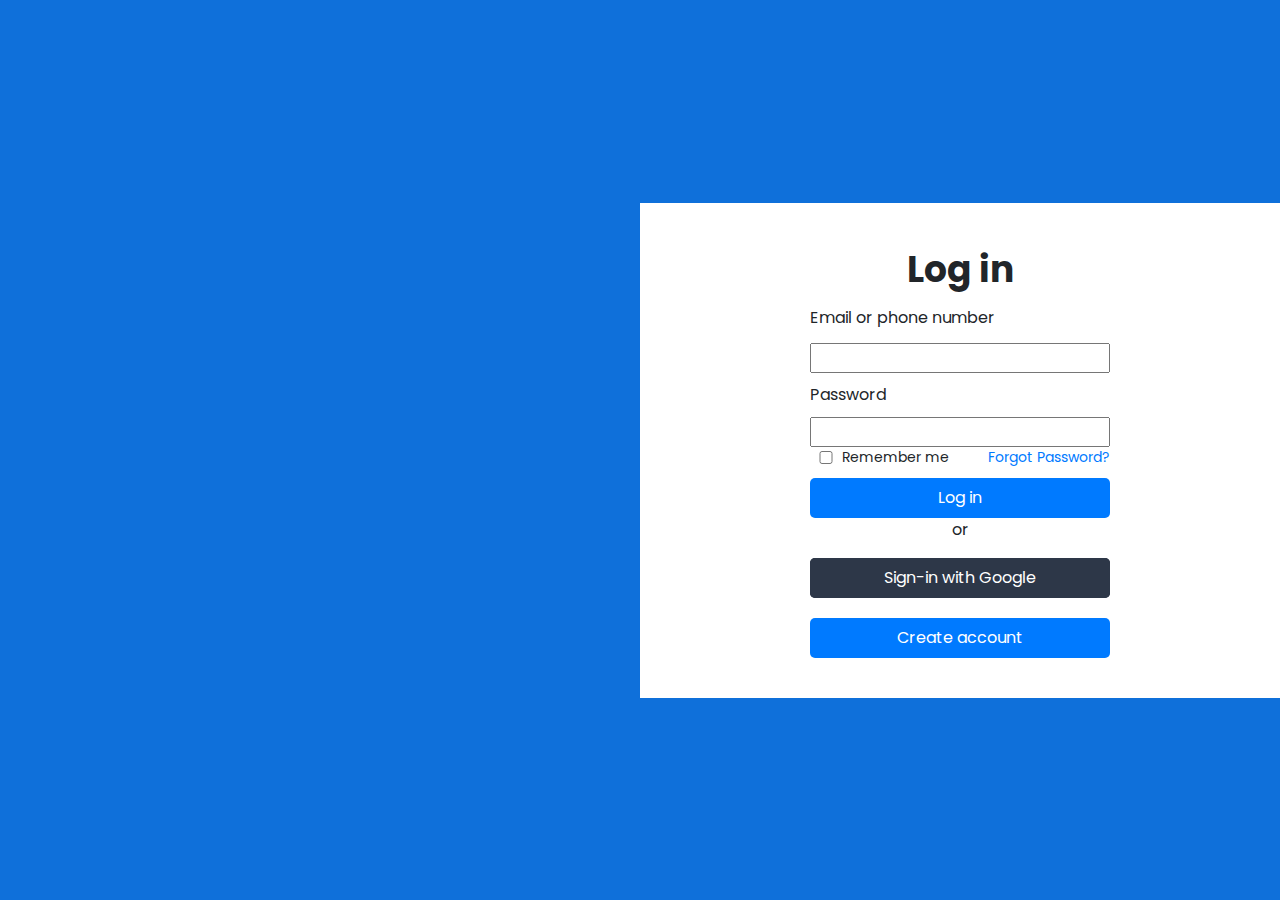
==== login.html @ a9615dd0 "modified" ====
<!DOCTYPE html>
<html lang="en">
<head>
    <meta charset="UTF-8">
    <meta http-equiv="X-UA-Compatible" content="IE=edge">
    <meta name="viewport" content="width=device-width, initial-scale=1.0">
    <title>Document</title>
    <link rel="stylesheet" href="https://cdn.jsdelivr.net/npm/bootstrap@4.4.1/dist/css/bootstrap.min.css" integrity="sha384-Vkoo8x4CGsO3+Hhxv8T/Q5PaXtkKtu6ug5TOeNV6gBiFeWPGFN9MuhOf23Q9Ifjh" crossorigin="anonymous">
    <link rel="stylesheet" href="style.css">
</head>

<body>
    <div class="root">
        <div class="image-part">
        
        </div>
        <div class="container">
            <!-- Block-->
            <div class="block">
                <div class="log-in">
                    <p>Log in</p>
                </div>
                <div class="txtfld-title">
                    Email or phone number
                </div>
                <div class="login-txt-fld">
                    <input type="text" id="logintxtfld"  >
                </div>
                <div class="pswrd-title">
                    Password
                </div>
                <div class="pswrd-txtfld">
                    <input type="text" id="pswrdtxtfld" >
                </div>
                <div class="root">
                    <div class="subroot">
                        <input type="checkbox" class="checkbox">
                        <span>Remember&nbsp;me</span>
                    </div>
                    <div class="subroot2">
                        <a href="">Forgot Password?</a> 
                    </div>
                </div>
                <div class="buttons">
                    <div class="signin-btn">
                        <button  type="button"class="btn" id="signin-btn">Log in</button>
                    </div>
                    <div class="or">
                            <p class="or"> or</p>
                    </div>
                    <div class="signwgoogle">
                            <button class="signwgoogle">Sign-in with Google</button>
                    </div>
                    <div class="create">
                        <button class="create">Create account</button>
                    </div>
                </div>
            </div>  
        </div>
    </div>
</body>
</html>
---- style.css ----
@import url('https://fonts.googleapis.com/css2?family=Poppins:ital,wght@0,100;0,200;0,300;0,400;0,500;0,600;0,700;0,800;0,900;1,100;1,200;1,300;1,400;1,500;1,600;1,700;1,800;1,900&display=swap');
* {
   
    box-sizing: border-box;
}

body{
    font-family: 'Poppins';
    margin: 0;
    min-height: 100vh;
    display: flex;
    justify-content: center;
    align-items: center;
    background-color:  #0F70DA;

    
}
.root{
    display: flex;
    width: 100%;
    justify-content: space-between;
    align-items: center;
}

.image-part{
    height: 100vh;
    width: 50%;
    background-image:url(https://s3-alpha-sig.figma.com/img/0a80/409f/7de4113730e54e4e1ada4bd2c4220906?Expires=1649635200&Signature=fV8Fcr0b3NVS-b~1FZXYjI9TGap2ohVluLzcHyc4-kNYyiWGTx2ui9U7Z9XzJBdO-8HjkwWXzrqAaPj~Y3Y8ZphlInIUZLVI-VcZ0ssDpfHdgF6Doe1UjAKn9n2FTfAh6PlYehQ0mMz36hXMKKDIZxUzJynsQh0NakIyflWauthYgC3NpKrJ11n-S29R6OlZNxZdvY4LSdqZV5El~s1oH1sH1dpbMy8bx7D7E3map~T5H4-4pjuY3aWigWbwwthIeez3k3rpKBIeA14U44v6YSCZaRg-Gex9R7aEFbTwGC5FUq93JwGAwN~2giMq~hHjlisg0wvNC6TglW1qoNO5~A__&Key-Pair-Id=APKAINTVSUGEWH5XD5UA);
}
 /*container*/
 .container{
     height: 100%;
     width: 50%;
     padding: 40px 0;
     background-color:  white;
     display:flex;
     align-items: center;
 }

 .block{
    
     
     margin: 0 auto;
     display: block;
     width: 300px;
 }
 
.log-in{
    display: flex;
    justify-content: center;
    align-items: center;
    width: 100%;
    font-size: 36px;
    font-weight: bold;
    height: 50px;
    padding-top: 20px;
}

.txtfld-title{
    width: 100%;
    display: flex;
    text-align: start;
    align-items: center;
    width: 100%;
    height: 50px;
}

.login-txt-fld{
    border:0;

    border-radius:15px;
   display: flex;
   justify-content: center;
   align-items:flex-start;
   width: 100%;

   
}

.pswrd-title{
    margin-top: 10px;
    margin-bottom: 10px;
    width: 100%;
    text-align: start;
   display: flex;
   align-items: center;
}
.pswrd-txtfld{
    display: flex;
    justify-content: center;
    align-items: center;
}

.login-button{
   margin-top: 10px;
   display: flex;
   justify-content: center;
   align-items: center;
   
}

.login-btn{
    
    vertical-align: middle;
}

#log-in-btn:hover{
   box-shadow: 0 12px 16px 0 rgba(0,0,0,0.24), 0 17px 50px 0 rgba(0,0,0,0.19);
}

.buttons{
   display: block;
   justify-content: center;
   align-items: center;
}
.signin-btn{
    background-color: #007AFF;
    display: flex;
    justify-content: center;
    align-items: center;
    margin-top: 10px;
    border-radius: 5px;   

}
.subroot{
    display: flex;
    align-items: center;
    font-size: 14px;
}
a{
    color: #007AFF;
}
.subroot2{
    color:#007AFF;
    font-size: 14px;
}
.checkbox{
    width: 32px;
    margin:0 ;
}
input{
    width: 100%;
    
}
.btn{
    color: white;
}
button{
    border-radius: 5px;
    color: white;
    background-color:  #007AFF;
    width: 100%;
    
    height: 40px;

}
.or{
    display: flex;
   justify-content: center;
   align-items: center;
}
.signwgoogle{
    display: flex;
   justify-content: center;
   align-items: center;
   background-color: #2D3748;
   border: none;
   border-radius: 5px;
}
.create{
    display: flex;
   justify-content: center;
   align-items: center;
   margin-top: 10px;
   border: none;
}
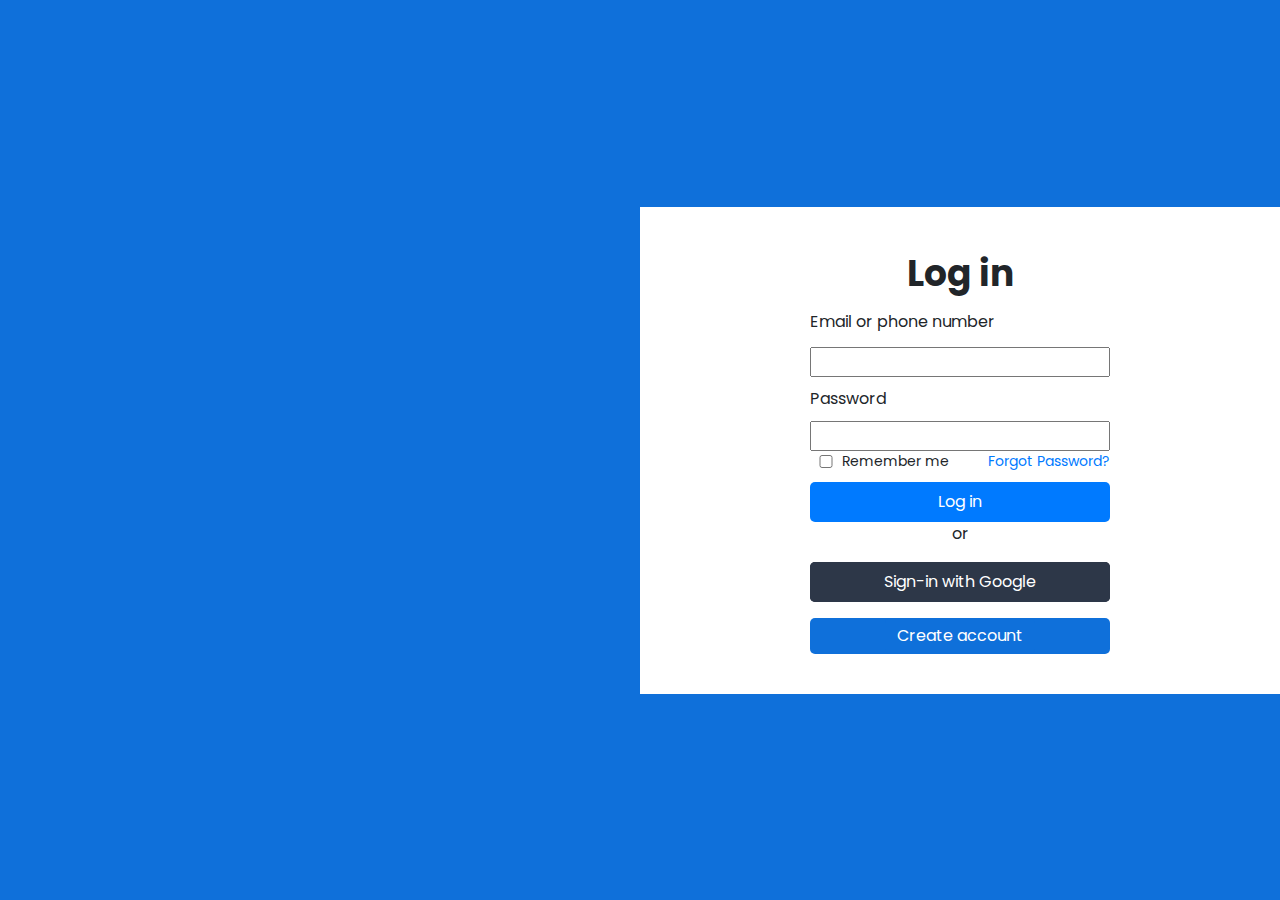
==== commit 8ee1570f: "changes" ====
--- a/login.html
+++ b/login.html
@@ -6,7 +6,7 @@
     <meta name="viewport" content="width=device-width, initial-scale=1.0">
     <title>Document</title>
     <link rel="stylesheet" href="https://cdn.jsdelivr.net/npm/bootstrap@4.4.1/dist/css/bootstrap.min.css" integrity="sha384-Vkoo8x4CGsO3+Hhxv8T/Q5PaXtkKtu6ug5TOeNV6gBiFeWPGFN9MuhOf23Q9Ifjh" crossorigin="anonymous">
-    <link rel="stylesheet" href="style.css">
+    <link rel="stylesheet" href="loginstyle.css">
 </head>
 
 <body>
@@ -51,8 +51,8 @@
                     <div class="signwgoogle">
                             <button class="signwgoogle">Sign-in with Google</button>
                     </div>
-                    <div class="create">
-                        <button class="create">Create account</button>
+                    <div class="create mt-3" >
+                        <a class="create btn">Create account</a>
                     </div>
                 </div>
             </div>  
--- a/loginstyle.css
+++ b/loginstyle.css
@@ -0,0 +1,178 @@
+@import url('https://fonts.googleapis.com/css2?family=Poppins:ital,wght@0,100;0,200;0,300;0,400;0,500;0,600;0,700;0,800;0,900;1,100;1,200;1,300;1,400;1,500;1,600;1,700;1,800;1,900&display=swap');
+* {
+   
+    box-sizing: border-box;
+}
+
+body{
+    font-family: 'Poppins';
+    margin: 0;
+    min-height: 100vh;
+    display: flex;
+    justify-content: center;
+    align-items: center;
+    background-color:  #0F70DA;
+
+    
+}
+.root{
+    display: flex;
+    width: 100%;
+    justify-content: space-between;
+    align-items: center;
+}
+
+.image-part{
+    height: 100vh;
+    width: 50%;
+    background-image:url(https://s3-alpha-sig.figma.com/img/0a80/409f/7de4113730e54e4e1ada4bd2c4220906?Expires=1649635200&Signature=fV8Fcr0b3NVS-b~1FZXYjI9TGap2ohVluLzcHyc4-kNYyiWGTx2ui9U7Z9XzJBdO-8HjkwWXzrqAaPj~Y3Y8ZphlInIUZLVI-VcZ0ssDpfHdgF6Doe1UjAKn9n2FTfAh6PlYehQ0mMz36hXMKKDIZxUzJynsQh0NakIyflWauthYgC3NpKrJ11n-S29R6OlZNxZdvY4LSdqZV5El~s1oH1sH1dpbMy8bx7D7E3map~T5H4-4pjuY3aWigWbwwthIeez3k3rpKBIeA14U44v6YSCZaRg-Gex9R7aEFbTwGC5FUq93JwGAwN~2giMq~hHjlisg0wvNC6TglW1qoNO5~A__&Key-Pair-Id=APKAINTVSUGEWH5XD5UA);
+}
+ /*container*/
+ .container{
+     height: 100%;
+     width: 50%;
+     padding: 40px 0;
+     background-color:  white;
+     display:flex;
+     align-items: center;
+ }
+
+ .block{
+    
+     
+     margin: 0 auto;
+     display: block;
+     width: 300px;
+ }
+ 
+.log-in{
+    display: flex;
+    justify-content: center;
+    align-items: center;
+    width: 100%;
+    font-size: 36px;
+    font-weight: bold;
+    height: 50px;
+    padding-top: 20px;
+}
+
+.txtfld-title{
+    width: 100%;
+    display: flex;
+    text-align: start;
+    align-items: center;
+    width: 100%;
+    height: 50px;
+}
+
+.login-txt-fld{
+    border:0;
+
+    border-radius:15px;
+   display: flex;
+   justify-content: center;
+   align-items:flex-start;
+   width: 100%;
+
+   
+}
+
+.pswrd-title{
+    margin-top: 10px;
+    margin-bottom: 10px;
+    width: 100%;
+    text-align: start;
+   display: flex;
+   align-items: center;
+}
+.pswrd-txtfld{
+    display: flex;
+    justify-content: center;
+    align-items: center;
+}
+
+.login-button{
+   margin-top: 10px;
+   display: flex;
+   justify-content: center;
+   align-items: center;
+   
+}
+
+.login-btn{
+    
+    vertical-align: middle;
+}
+
+#log-in-btn:hover{
+   box-shadow: 0 12px 16px 0 rgba(0,0,0,0.24), 0 17px 50px 0 rgba(0,0,0,0.19);
+}
+
+.buttons{
+   display: block;
+   justify-content: center;
+   align-items: center;
+}
+.signin-btn{
+    background-color: #007AFF;
+    display: flex;
+    justify-content: center;
+    align-items: center;
+    margin-top: 10px;
+    border-radius: 5px;   
+
+}
+.subroot{
+    display: flex;
+    align-items: center;
+    font-size: 14px;
+}
+a{
+    color: #007AFF;
+}
+.subroot2{
+    color:#007AFF;
+    font-size: 14px;
+}
+.checkbox{
+    width: 32px;
+    margin:0 ;
+}
+input{
+    width: 100%;
+    
+}
+.btn{
+    color: white;
+}
+button{
+    border-radius: 5px;
+    color: white;
+    background-color:  #007AFF;
+    width: 100%;
+    
+    height: 40px;
+
+}
+.or{
+    display: flex;
+   justify-content: center;
+   align-items: center;
+}
+.signwgoogle{
+    display: flex;
+   justify-content: center;
+   align-items: center;
+   background-color: #2D3748;
+   border: none;
+   border-radius: 5px;
+}
+.create{
+    display: flex;
+   justify-content: center;
+   align-items: center;
+   border: none;
+   background-color:#0F70DA;
+   border-radius: 5px;
+   color: white;
+}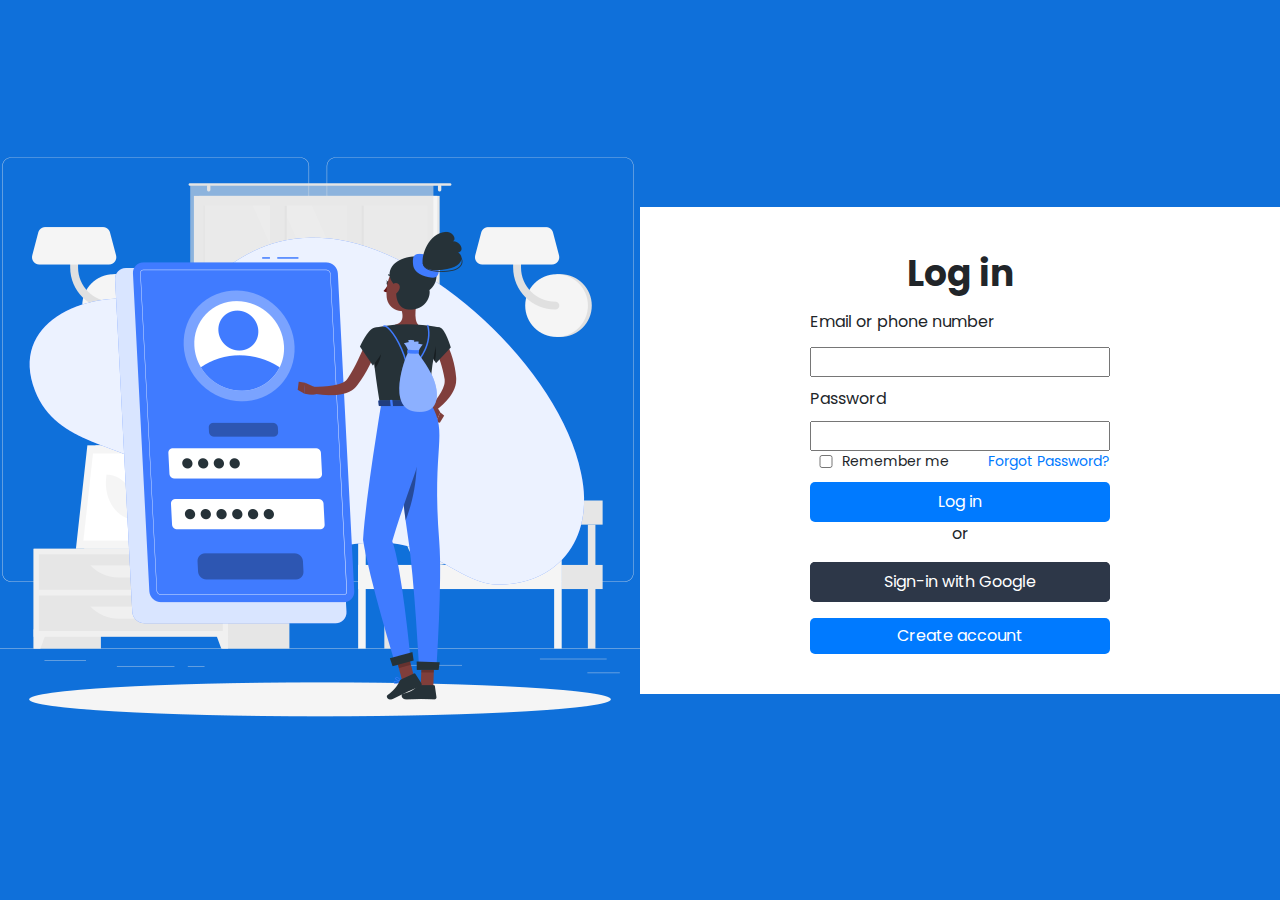
==== commit e0633ba8: "media queries for login page" ====
--- a/login.html
+++ b/login.html
@@ -12,7 +12,7 @@
 <body>
     <div class="root">
         <div class="image-part">
-        
+            <img src="background-image-login.png" class="img" alt="">
         </div>
         <div class="container">
             <!-- Block-->
--- a/loginstyle.css
+++ b/loginstyle.css
@@ -25,7 +25,12 @@
 .image-part{
     height: 100vh;
     width: 50%;
-    background-image:url(https://s3-alpha-sig.figma.com/img/0a80/409f/7de4113730e54e4e1ada4bd2c4220906?Expires=1649635200&Signature=fV8Fcr0b3NVS-b~1FZXYjI9TGap2ohVluLzcHyc4-kNYyiWGTx2ui9U7Z9XzJBdO-8HjkwWXzrqAaPj~Y3Y8ZphlInIUZLVI-VcZ0ssDpfHdgF6Doe1UjAKn9n2FTfAh6PlYehQ0mMz36hXMKKDIZxUzJynsQh0NakIyflWauthYgC3NpKrJ11n-S29R6OlZNxZdvY4LSdqZV5El~s1oH1sH1dpbMy8bx7D7E3map~T5H4-4pjuY3aWigWbwwthIeez3k3rpKBIeA14U44v6YSCZaRg-Gex9R7aEFbTwGC5FUq93JwGAwN~2giMq~hHjlisg0wvNC6TglW1qoNO5~A__&Key-Pair-Id=APKAINTVSUGEWH5XD5UA);
+    
+    background-repeat: no-repeat;
+    display: flex;
+    justify-content: center;
+    align-items: center;
+
 }
  /*container*/
  .container{
@@ -172,7 +177,121 @@
    justify-content: center;
    align-items: center;
    border: none;
-   background-color:#0F70DA;
+   background-color:#007AFF;
    border-radius: 5px;
    color: white;
-}+}
+
+
+@media screen and (max-width: 933px) {
+    .image-part{
+        display: flex;
+        justify-content: center;
+        align-items: center;
+    }
+    .img{
+        display: none;
+    }
+
+}
+@media screen and (max-width: 500px) {
+    body {
+      background-color: #007AFF;
+    }
+    .block{
+        width: 220px;
+    }
+    .container{
+        background-color: white;
+        width: 100vh;
+    }
+    .image-part{
+        display: none;
+    }
+    .login-txt-fld{
+        margin-left: 1px;
+    }
+    .pswrd-txtfld{
+        margin-left: 2px;
+    }
+  }
+  @media screen and (max-width: 600px) {
+      .login-txt-fld{
+          margin-left: 1px;
+      }
+      .pswrd-txtfld{
+          margin-left: 1px;
+      }
+    .image-part{
+        display: none;
+    }
+    .container{
+        background-color: white;
+        width: 100%;
+    }
+  }
+
+  @media screen and (max-width: 820px) {
+    .img{
+        display: none;
+    }
+    .container{
+        background-color: white;
+        width: 100%;
+    }
+    
+  }      
+  
+  @media screen and (max-width: 926px) {
+      .root{
+          width: 100%;
+      }
+      .image-part{
+          width: 0;
+      }
+    .img{
+        display: none;
+    }
+    .container{
+        background-color: white;
+        width: 100%;
+    }
+  }
+  
+
+  @media screen and (max-width: 280px) {
+    .container{
+        background-color: white;
+        width: 280px;
+    }
+    .login-txt-fld{
+        width: 100%;
+    }
+  }
+  @media screen and (min-width: 980px) {
+      .image-part{
+        height: 100vh;
+        width: 50%;
+        background-repeat: no-repeat;
+        display: flex;
+        justify-content: center;
+        align-items: center;
+      }
+    
+  }
+
+  @media screen and (max-width: 1252px) {
+    .root{
+        width: 100%;
+    }
+    .image-part{
+        width: 0;
+    }
+  .img{
+      display: none;
+  }
+  .container{
+      background-color: white;
+      width: 100vh;
+  }
+  }